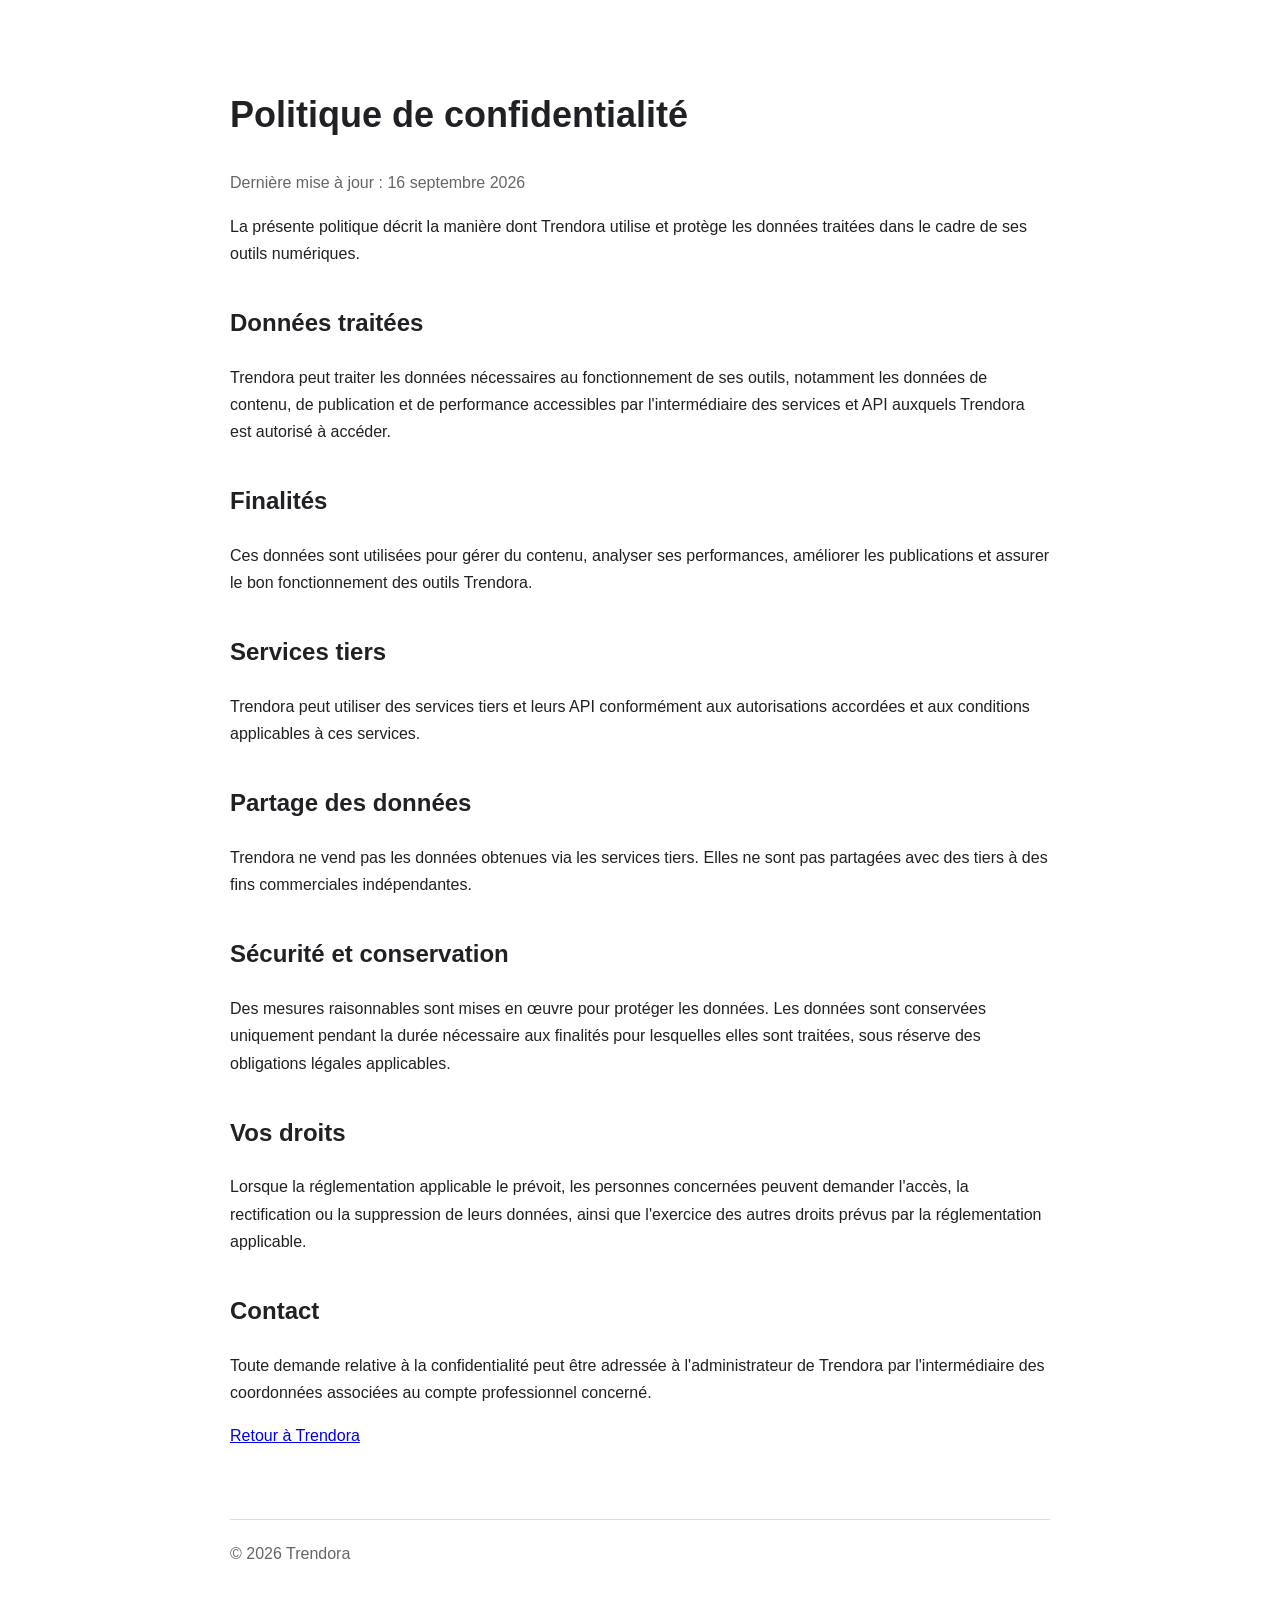
==== privacy.html @ 5545bca1 "Create privacy.html" ====
<!DOCTYPE html>
<html lang="fr">
<head>
  <meta charset="UTF-8">
  <meta name="viewport" content="width=device-width, initial-scale=1.0">
  <title>Politique de confidentialité - Trendora</title>
  <style>
    body {
      font-family: Arial, sans-serif;
      max-width: 820px;
      margin: 0 auto;
      padding: 60px 24px;
      line-height: 1.7;
      color: #202124;
    }
    h1 { font-size: 36px; }
    h2 { margin-top: 36px; }
    .date { color: #666; }
    footer {
      margin-top: 70px;
      padding-top: 20px;
      border-top: 1px solid #ddd;
      color: #666;
    }
  </style>
</head>


<body>
  <h1>Politique de confidentialité</h1>


  <p class="date">Dernière mise à jour : 16 septembre 2026</p>


  <p>
    La présente politique décrit la manière dont Trendora utilise et
    protège les données traitées dans le cadre de ses outils numériques.
  </p>


  <h2>Données traitées</h2>


  <p>
    Trendora peut traiter les données nécessaires au fonctionnement de
    ses outils, notamment les données de contenu, de publication et de
    performance accessibles par l'intermédiaire des services et API
    auxquels Trendora est autorisé à accéder.
  </p>


  <h2>Finalités</h2>


  <p>
    Ces données sont utilisées pour gérer du contenu, analyser ses
    performances, améliorer les publications et assurer le bon
    fonctionnement des outils Trendora.
  </p>


  <h2>Services tiers</h2>


  <p>
    Trendora peut utiliser des services tiers et leurs API conformément
    aux autorisations accordées et aux conditions applicables à ces
    services.
  </p>


  <h2>Partage des données</h2>


  <p>
    Trendora ne vend pas les données obtenues via les services tiers.
    Elles ne sont pas partagées avec des tiers à des fins commerciales
    indépendantes.
  </p>


  <h2>Sécurité et conservation</h2>


  <p>
    Des mesures raisonnables sont mises en œuvre pour protéger les données.
    Les données sont conservées uniquement pendant la durée nécessaire
    aux finalités pour lesquelles elles sont traitées, sous réserve des
    obligations légales applicables.
  </p>


  <h2>Vos droits</h2>


  <p>
    Lorsque la réglementation applicable le prévoit, les personnes
    concernées peuvent demander l'accès, la rectification ou la suppression
    de leurs données, ainsi que l'exercice des autres droits prévus par
    la réglementation applicable.
  </p>


  <h2>Contact</h2>


  <p>
    Toute demande relative à la confidentialité peut être adressée à
    l'administrateur de Trendora par l'intermédiaire des coordonnées
    associées au compte professionnel concerné.
  </p>


  <p>
    <a href="index.html">Retour à Trendora</a>
  </p>


  <footer>
    © 2026 Trendora
  </footer>
</body>
</html>
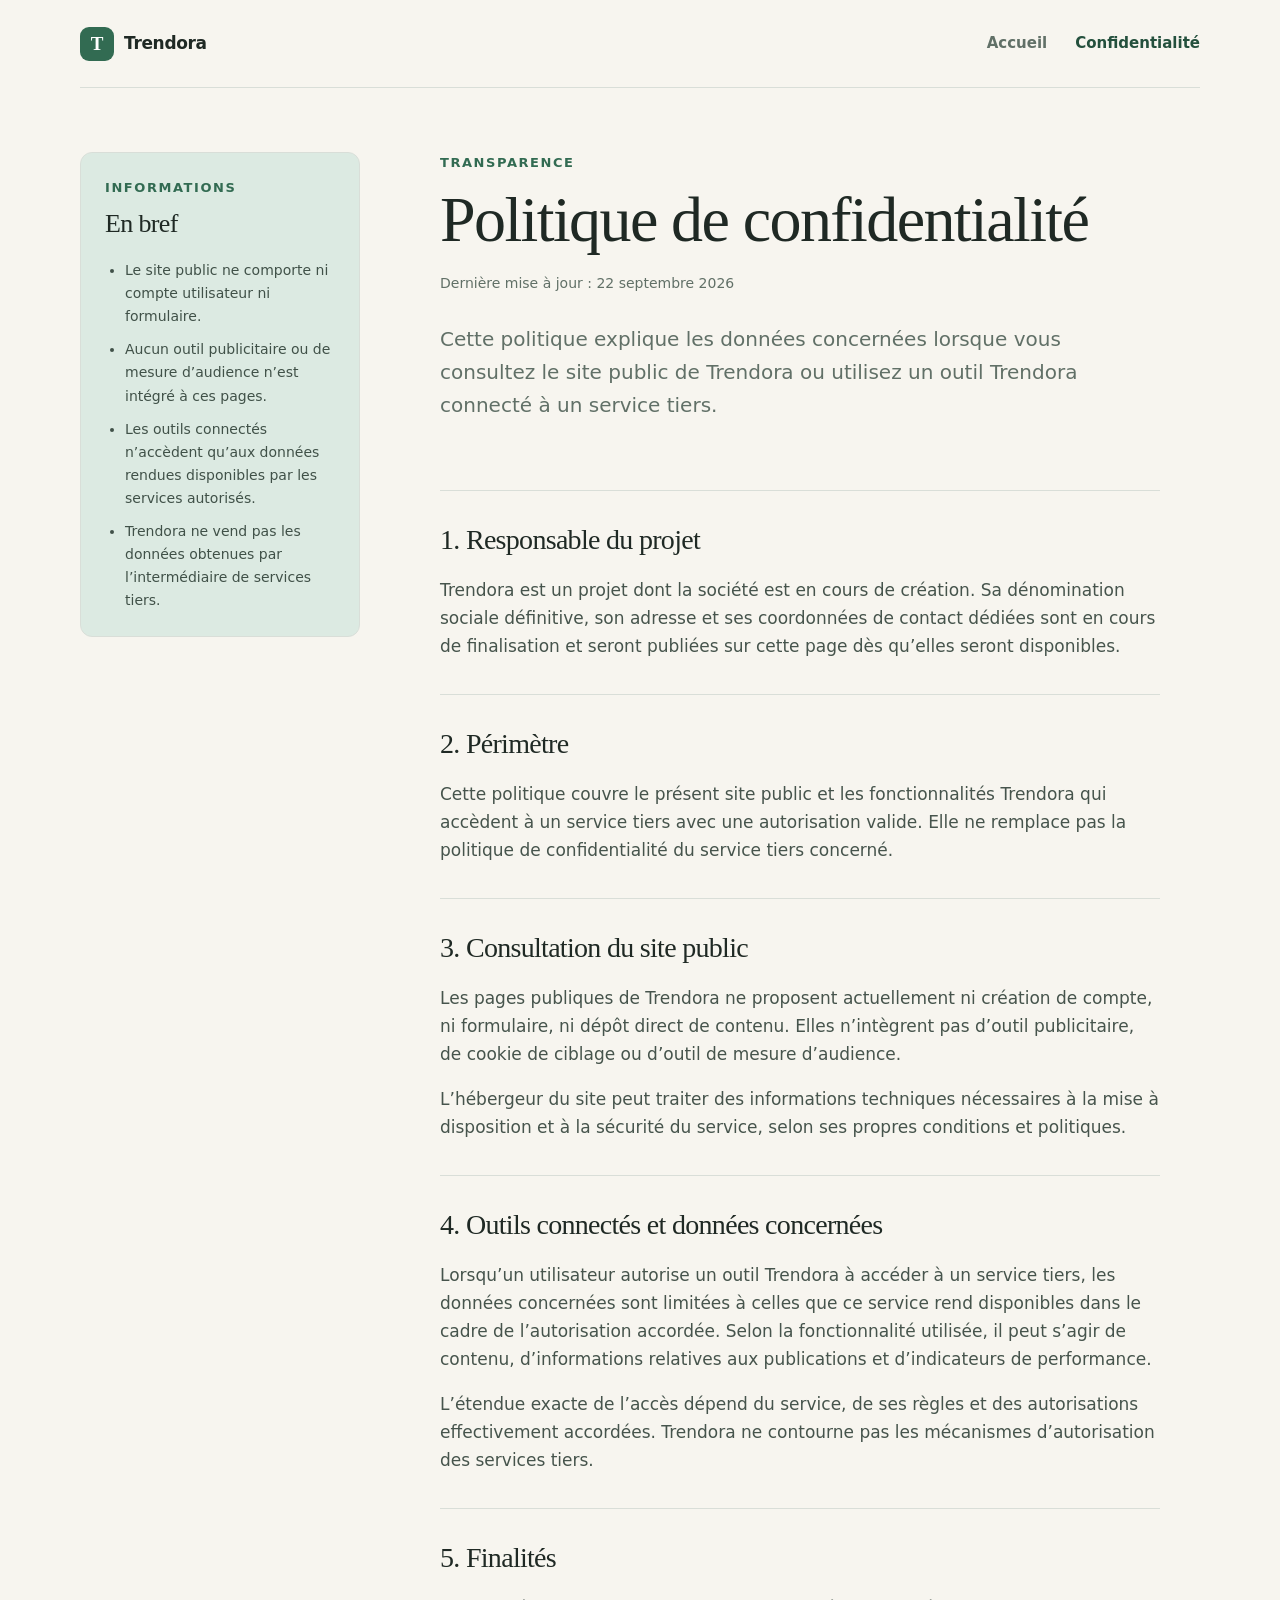
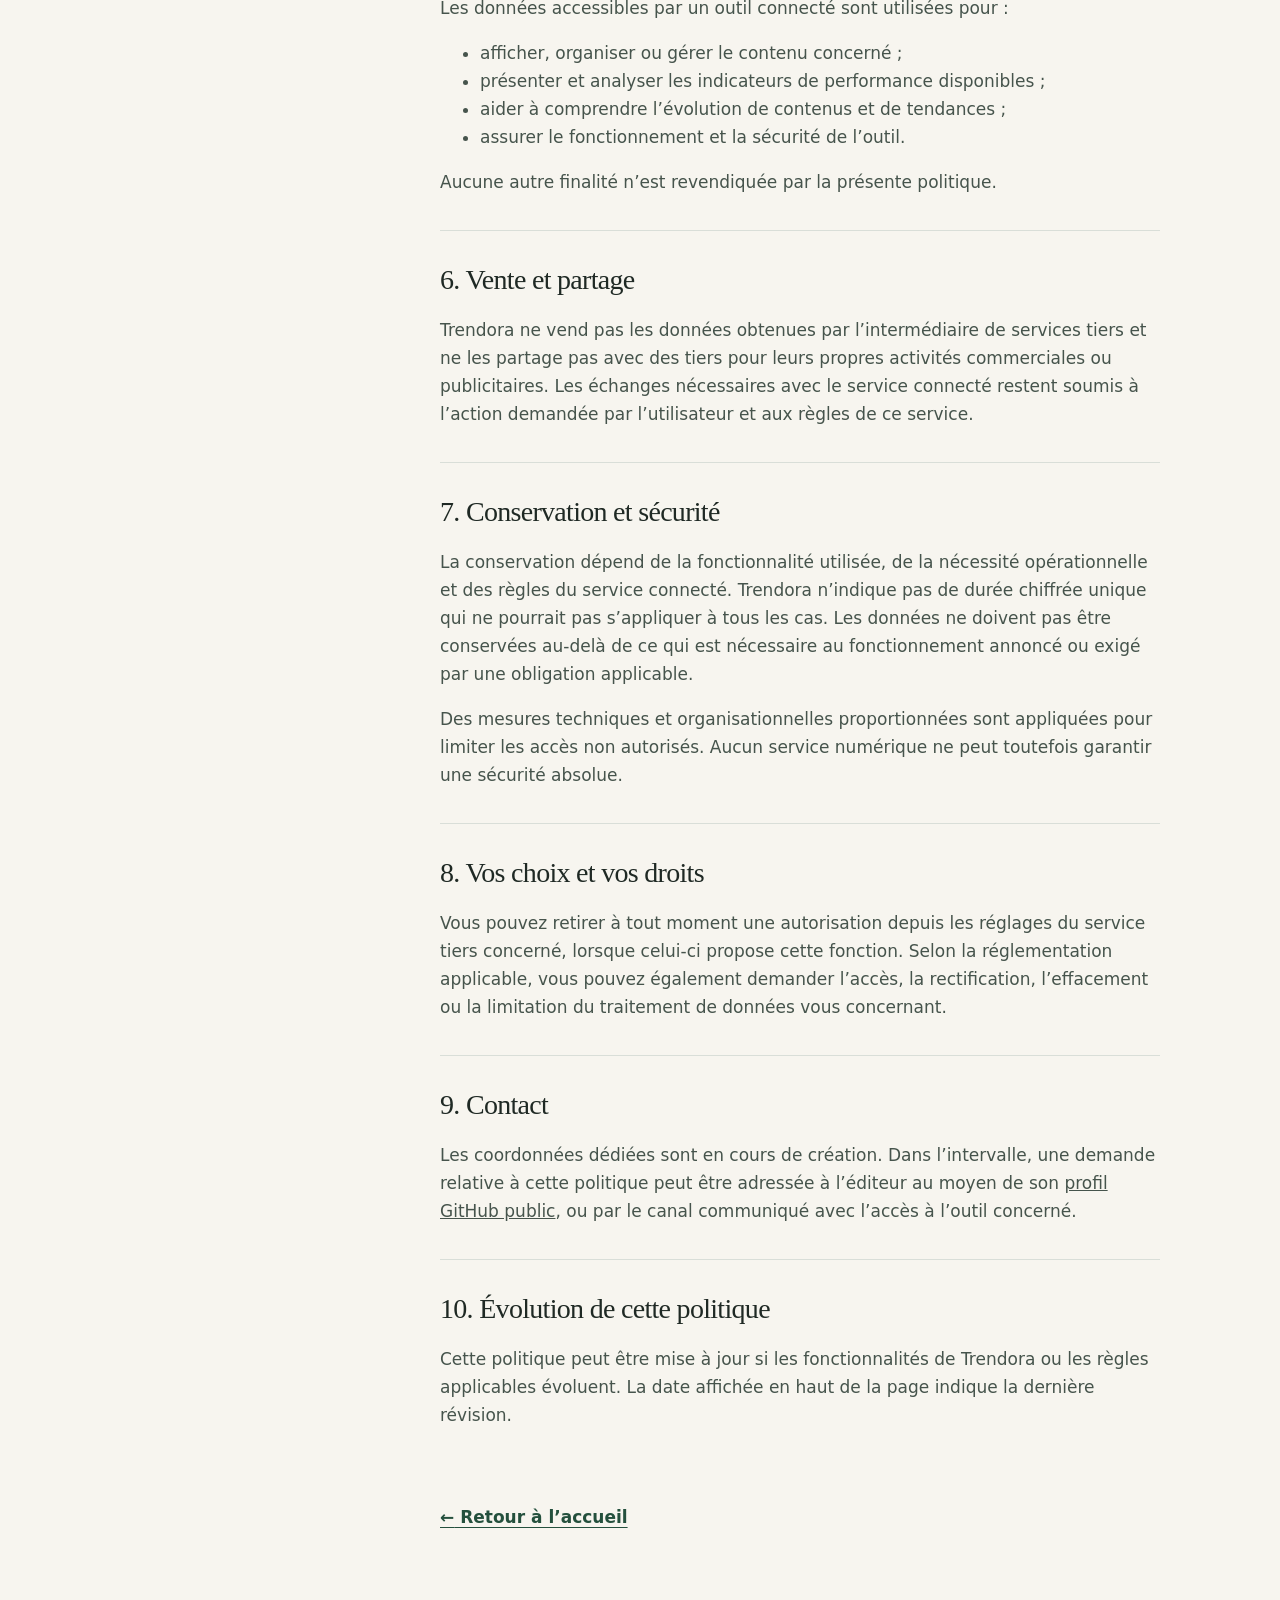
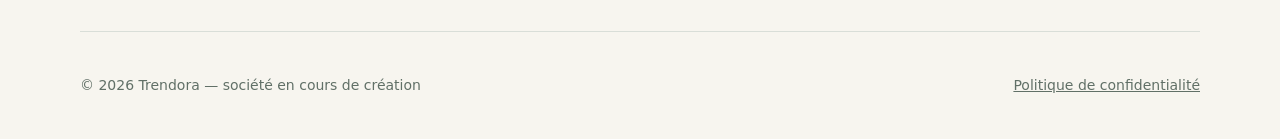
==== commit 694bd6af: "Improve public site and privacy policy" ====
--- a/privacy.html
+++ b/privacy.html
@@ -1,124 +1,48 @@
-<!DOCTYPE html>
+<!doctype html>
 <html lang="fr">
 <head>
-  <meta charset="UTF-8">
-  <meta name="viewport" content="width=device-width, initial-scale=1.0">
-  <title>Politique de confidentialité - Trendora</title>
-  <style>
-    body {
-      font-family: Arial, sans-serif;
-      max-width: 820px;
-      margin: 0 auto;
-      padding: 60px 24px;
-      line-height: 1.7;
-      color: #202124;
-    }
-    h1 { font-size: 36px; }
-    h2 { margin-top: 36px; }
-    .date { color: #666; }
-    footer {
-      margin-top: 70px;
-      padding-top: 20px;
-      border-top: 1px solid #ddd;
-      color: #666;
-    }
-  </style>
+  <meta charset="utf-8">
+  <meta name="viewport" content="width=device-width, initial-scale=1">
+  <meta name="description" content="Politique de confidentialité de Trendora : données concernées, finalités, services tiers, conservation et droits.">
+  <meta name="theme-color" content="#f7f5ef">
+  <title>Politique de confidentialité — Trendora</title>
+  <link rel="stylesheet" href="styles.css">
 </head>
-
-
 <body>
-  <h1>Politique de confidentialité</h1>
-
-
-  <p class="date">Dernière mise à jour : 16 septembre 2026</p>
-
-
-  <p>
-    La présente politique décrit la manière dont Trendora utilise et
-    protège les données traitées dans le cadre de ses outils numériques.
-  </p>
-
-
-  <h2>Données traitées</h2>
-
-
-  <p>
-    Trendora peut traiter les données nécessaires au fonctionnement de
-    ses outils, notamment les données de contenu, de publication et de
-    performance accessibles par l'intermédiaire des services et API
-    auxquels Trendora est autorisé à accéder.
-  </p>
-
-
-  <h2>Finalités</h2>
-
-
-  <p>
-    Ces données sont utilisées pour gérer du contenu, analyser ses
-    performances, améliorer les publications et assurer le bon
-    fonctionnement des outils Trendora.
-  </p>
-
-
-  <h2>Services tiers</h2>
-
-
-  <p>
-    Trendora peut utiliser des services tiers et leurs API conformément
-    aux autorisations accordées et aux conditions applicables à ces
-    services.
-  </p>
-
-
-  <h2>Partage des données</h2>
-
-
-  <p>
-    Trendora ne vend pas les données obtenues via les services tiers.
-    Elles ne sont pas partagées avec des tiers à des fins commerciales
-    indépendantes.
-  </p>
-
-
-  <h2>Sécurité et conservation</h2>
-
-
-  <p>
-    Des mesures raisonnables sont mises en œuvre pour protéger les données.
-    Les données sont conservées uniquement pendant la durée nécessaire
-    aux finalités pour lesquelles elles sont traitées, sous réserve des
-    obligations légales applicables.
-  </p>
-
-
-  <h2>Vos droits</h2>
-
-
-  <p>
-    Lorsque la réglementation applicable le prévoit, les personnes
-    concernées peuvent demander l'accès, la rectification ou la suppression
-    de leurs données, ainsi que l'exercice des autres droits prévus par
-    la réglementation applicable.
-  </p>
-
-
-  <h2>Contact</h2>
-
-
-  <p>
-    Toute demande relative à la confidentialité peut être adressée à
-    l'administrateur de Trendora par l'intermédiaire des coordonnées
-    associées au compte professionnel concerné.
-  </p>
-
-
-  <p>
-    <a href="index.html">Retour à Trendora</a>
-  </p>
-
-
-  <footer>
-    © 2026 Trendora
-  </footer>
+  <a class="skip-link" href="#contenu">Aller au contenu</a>
+  <header class="site-header compact">
+    <a class="brand" href="index.html" aria-label="Trendora, accueil"><span class="brand-mark" aria-hidden="true">T</span><span>Trendora</span></a>
+    <nav aria-label="Navigation principale"><a href="index.html">Accueil</a><a href="privacy.html" aria-current="page">Confidentialité</a></nav>
+  </header>
+  <main id="contenu" class="policy-layout">
+    <aside class="policy-summary" aria-labelledby="summary-title">
+      <p class="eyebrow">Informations</p><h2 id="summary-title">En bref</h2>
+      <ul>
+        <li>Le site public ne comporte ni compte utilisateur ni formulaire.</li>
+        <li>Aucun outil publicitaire ou de mesure d’audience n’est intégré à ces pages.</li>
+        <li>Les outils connectés n’accèdent qu’aux données rendues disponibles par les services autorisés.</li>
+        <li>Trendora ne vend pas les données obtenues par l’intermédiaire de services tiers.</li>
+      </ul>
+    </aside>
+    <article class="policy">
+      <header class="policy-header">
+        <p class="eyebrow">Transparence</p><h1>Politique de confidentialité</h1>
+        <p class="updated">Dernière mise à jour : 22 septembre 2026</p>
+        <p class="lead">Cette politique explique les données concernées lorsque vous consultez le site public de Trendora ou utilisez un outil Trendora connecté à un service tiers.</p>
+      </header>
+      <section aria-labelledby="publisher"><h2 id="publisher">1. Responsable du projet</h2><p>Trendora est un projet dont la société est en cours de création. Sa dénomination sociale définitive, son adresse et ses coordonnées de contact dédiées sont en cours de finalisation et seront publiées sur cette page dès qu’elles seront disponibles.</p></section>
+      <section aria-labelledby="scope"><h2 id="scope">2. Périmètre</h2><p>Cette politique couvre le présent site public et les fonctionnalités Trendora qui accèdent à un service tiers avec une autorisation valide. Elle ne remplace pas la politique de confidentialité du service tiers concerné.</p></section>
+      <section aria-labelledby="public-site"><h2 id="public-site">3. Consultation du site public</h2><p>Les pages publiques de Trendora ne proposent actuellement ni création de compte, ni formulaire, ni dépôt direct de contenu. Elles n’intègrent pas d’outil publicitaire, de cookie de ciblage ou d’outil de mesure d’audience.</p><p>L’hébergeur du site peut traiter des informations techniques nécessaires à la mise à disposition et à la sécurité du service, selon ses propres conditions et politiques.</p></section>
+      <section aria-labelledby="connected-services"><h2 id="connected-services">4. Outils connectés et données concernées</h2><p>Lorsqu’un utilisateur autorise un outil Trendora à accéder à un service tiers, les données concernées sont limitées à celles que ce service rend disponibles dans le cadre de l’autorisation accordée. Selon la fonctionnalité utilisée, il peut s’agir de contenu, d’informations relatives aux publications et d’indicateurs de performance.</p><p>L’étendue exacte de l’accès dépend du service, de ses règles et des autorisations effectivement accordées. Trendora ne contourne pas les mécanismes d’autorisation des services tiers.</p></section>
+      <section aria-labelledby="purposes"><h2 id="purposes">5. Finalités</h2><p>Les données accessibles par un outil connecté sont utilisées pour :</p><ul><li>afficher, organiser ou gérer le contenu concerné ;</li><li>présenter et analyser les indicateurs de performance disponibles ;</li><li>aider à comprendre l’évolution de contenus et de tendances ;</li><li>assurer le fonctionnement et la sécurité de l’outil.</li></ul><p>Aucune autre finalité n’est revendiquée par la présente politique.</p></section>
+      <section aria-labelledby="sharing"><h2 id="sharing">6. Vente et partage</h2><p>Trendora ne vend pas les données obtenues par l’intermédiaire de services tiers et ne les partage pas avec des tiers pour leurs propres activités commerciales ou publicitaires. Les échanges nécessaires avec le service connecté restent soumis à l’action demandée par l’utilisateur et aux règles de ce service.</p></section>
+      <section aria-labelledby="retention"><h2 id="retention">7. Conservation et sécurité</h2><p>La conservation dépend de la fonctionnalité utilisée, de la nécessité opérationnelle et des règles du service connecté. Trendora n’indique pas de durée chiffrée unique qui ne pourrait pas s’appliquer à tous les cas. Les données ne doivent pas être conservées au-delà de ce qui est nécessaire au fonctionnement annoncé ou exigé par une obligation applicable.</p><p>Des mesures techniques et organisationnelles proportionnées sont appliquées pour limiter les accès non autorisés. Aucun service numérique ne peut toutefois garantir une sécurité absolue.</p></section>
+      <section aria-labelledby="choices"><h2 id="choices">8. Vos choix et vos droits</h2><p>Vous pouvez retirer à tout moment une autorisation depuis les réglages du service tiers concerné, lorsque celui-ci propose cette fonction. Selon la réglementation applicable, vous pouvez également demander l’accès, la rectification, l’effacement ou la limitation du traitement de données vous concernant.</p></section>
+      <section aria-labelledby="contact"><h2 id="contact">9. Contact</h2><p>Les coordonnées dédiées sont en cours de création. Dans l’intervalle, une demande relative à cette politique peut être adressée à l’éditeur au moyen de son <a href="https://github.com/sayrah-mvp">profil GitHub public</a>, ou par le canal communiqué avec l’accès à l’outil concerné.</p></section>
+      <section aria-labelledby="updates"><h2 id="updates">10. Évolution de cette politique</h2><p>Cette politique peut être mise à jour si les fonctionnalités de Trendora ou les règles applicables évoluent. La date affichée en haut de la page indique la dernière révision.</p></section>
+      <a class="text-link back-link" href="index.html"><span aria-hidden="true">←</span> Retour à l’accueil</a>
+    </article>
+  </main>
+  <footer class="site-footer policy-footer"><p>© 2026 Trendora — société en cours de création</p><a href="privacy.html" aria-current="page">Politique de confidentialité</a></footer>
 </body>
 </html>
--- a/styles.css
+++ b/styles.css
@@ -0,0 +1,72 @@
+:root { --ink:#1f2924; --muted:#617067; --paper:#f7f5ef; --surface:#fffdf8; --line:#d9ded8; --accent:#326b52; --accent-dark:#24503d; --accent-soft:#dceae2; --max-width:1120px; }
+* { box-sizing:border-box; }
+html { scroll-behavior:smooth; }
+body { margin:0; color:var(--ink); background:var(--paper); font-family:Inter,ui-sans-serif,system-ui,-apple-system,BlinkMacSystemFont,"Segoe UI",sans-serif; font-size:17px; line-height:1.65; -webkit-font-smoothing:antialiased; }
+a { color:inherit; }
+a:focus-visible { outline:3px solid #d59d39; outline-offset:4px; border-radius:3px; }
+.skip-link { position:fixed; z-index:10; top:12px; left:12px; padding:10px 14px; background:var(--ink); color:white; transform:translateY(-160%); }
+.skip-link:focus { transform:translateY(0); }
+.site-header,.site-footer,main { width:min(calc(100% - 40px),var(--max-width)); margin-inline:auto; }
+.site-header { display:flex; align-items:center; justify-content:space-between; min-height:88px; border-bottom:1px solid var(--line); }
+.site-header.compact { margin-bottom:64px; }
+.brand { display:inline-flex; align-items:center; gap:10px; color:var(--ink); font-weight:750; letter-spacing:-.02em; text-decoration:none; }
+.brand-mark { display:grid; width:34px; height:34px; place-items:center; border-radius:9px; background:var(--accent); color:white; font-family:Georgia,serif; font-size:19px; }
+nav { display:flex; gap:28px; }
+nav a,.footer-links a { color:var(--muted); font-size:15px; font-weight:650; text-decoration:none; }
+nav a:hover,nav a[aria-current="page"],.footer-links a:hover { color:var(--accent-dark); }
+.hero { max-width:870px; padding:112px 0 126px; }
+.eyebrow { margin:0 0 12px; color:var(--accent); font-size:13px; font-weight:800; letter-spacing:.12em; text-transform:uppercase; }
+h1,h2,h3 { margin-top:0; font-family:Georgia,"Times New Roman",serif; font-weight:500; line-height:1.1; letter-spacing:-.025em; }
+h1 { margin-bottom:28px; font-size:clamp(44px,7vw,76px); }
+h2 { margin-bottom:20px; font-size:clamp(32px,4vw,48px); }
+h3 { margin-bottom:12px; font-size:25px; }
+.hero-copy,.lead { max-width:720px; margin:0 0 34px; color:var(--muted); font-size:clamp(19px,2.4vw,23px); }
+.button { display:inline-block; padding:13px 20px; border-radius:8px; background:var(--accent); color:white; font-size:15px; font-weight:750; text-decoration:none; }
+.button:hover { background:var(--accent-dark); }
+.section { padding:96px 0; border-top:1px solid var(--line); }
+.section-intro { max-width:680px; margin-bottom:44px; }
+.section-intro>p:last-child,.prose { color:var(--muted); }
+.cards { display:grid; grid-template-columns:repeat(3,1fr); gap:18px; }
+.card { min-height:255px; padding:28px; border:1px solid var(--line); border-radius:12px; background:var(--surface); }
+.card-number { display:block; margin-bottom:48px; color:var(--accent); font-size:13px; font-weight:800; }
+.card p { margin:0; color:var(--muted); font-size:15px; }
+.split { display:grid; grid-template-columns:minmax(0,.85fr) minmax(0,1fr); gap:80px; }
+.prose p:first-child { margin-top:0; }
+.text-link { display:inline-block; margin-top:12px; color:var(--accent-dark); font-weight:750; text-underline-offset:4px; }
+.site-footer { display:grid; grid-template-columns:1fr auto; gap:20px 60px; align-items:start; padding:42px 0; border-top:1px solid var(--line); color:var(--muted); font-size:14px; }
+.site-footer p { margin:10px 0 0; }
+.footer-links { display:flex; gap:24px; }
+.copyright { grid-column:1/-1; }
+.policy-layout { display:grid; grid-template-columns:280px minmax(0,720px); gap:80px; align-items:start; padding-bottom:100px; }
+.policy-summary { position:sticky; top:32px; padding:24px; border:1px solid var(--line); border-radius:12px; background:var(--accent-soft); }
+.policy-summary h2 { font-size:26px; }
+.policy-summary ul { margin:0; padding-left:20px; color:#405148; font-size:14px; }
+.policy-summary li+li { margin-top:10px; }
+.policy-header { margin-bottom:68px; }
+.policy-header h1 { font-size:clamp(40px,6vw,64px); }
+.updated { margin:-12px 0 28px; color:var(--muted); font-size:14px; }
+.policy .lead { font-size:20px; }
+.policy section { padding:34px 0; border-top:1px solid var(--line); }
+.policy section h2 { font-size:28px; }
+.policy section p,.policy section li { color:#46544c; }
+.policy section p:last-child { margin-bottom:0; }
+.back-link { margin-top:40px; }
+.policy-footer { display:flex; justify-content:space-between; }
+.policy-footer p { margin:0; }
+@media (max-width:760px) {
+  body { font-size:16px; }
+  .site-header { align-items:flex-start; padding:22px 0; }
+  .site-header nav { gap:14px; }
+  .site-header nav a:not(:last-child) { display:none; }
+  .hero { padding:80px 0 88px; }
+  .section { padding:72px 0; }
+  .cards,.split,.policy-layout { grid-template-columns:1fr; }
+  .split,.policy-layout { gap:32px; }
+  .card { min-height:auto; }
+  .card-number { margin-bottom:30px; }
+  .policy-summary { position:static; }
+  .site-footer { grid-template-columns:1fr; }
+  .footer-links { flex-direction:column; gap:10px; }
+  .copyright { grid-column:1; }
+}
+@media (prefers-reduced-motion:reduce) { html { scroll-behavior:auto; } }
